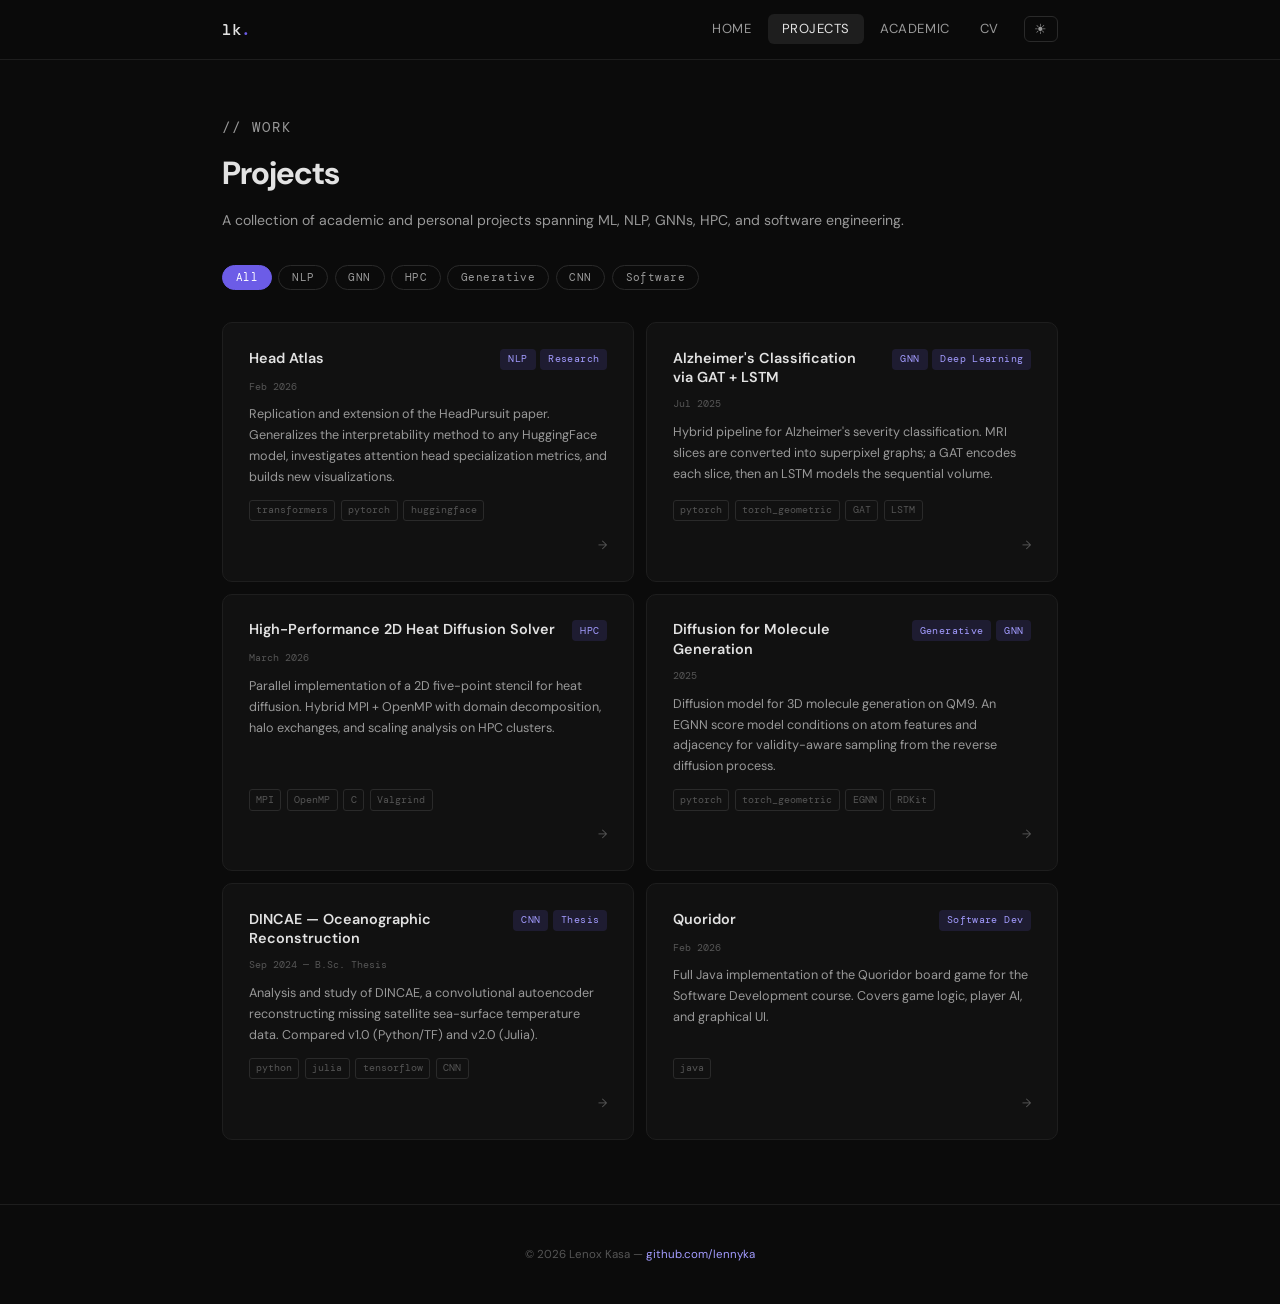
==== projects/index.html @ 7d7c9af0 "responsive" ====
<!DOCTYPE html>
<html lang="en" data-theme="dark">
<head>
  <meta charset="UTF-8" />
  <meta name="viewport" content="width=device-width, initial-scale=1" />
  <title>Projects — Lenox Kasa</title>
  <link rel="stylesheet" href="../style.css" />
</head>
<body>

<nav>
  <div class="nav-inner">
    <a href="../index.html" class="nav-logo">lk<span>.</span></a>
    <ul class="nav-links">
      <li><a href="../index.html">Home</a></li>
      <li><a href="index.html" class="active">Projects</a></li>
      <li><a href="../index.html#academic">Academic</a></li>
      <li><a href="../index.html#cv">CV</a></li>
      <li><button class="theme-btn" onclick="toggleTheme()">☀</button></li>
    </ul>
    <button class="nav-hamburger" id="hamburger" onclick="toggleMenu()" aria-label="Menu">
      <span></span><span></span><span></span>
    </button>
  </div>
</nav>

<div class="page">

  <div class="projects-header">
    <p class="section-eyebrow">// work</p>
    <h1>Projects</h1>
    <p>A collection of academic and personal projects spanning ML, NLP, GNNs, HPC, and software engineering.</p>
  </div>

  <div class="filter-bar">
    <button class="filter-btn active" onclick="filterProjects('all', this)">All</button>
    <button class="filter-btn" onclick="filterProjects('nlp', this)">NLP</button>
    <button class="filter-btn" onclick="filterProjects('gnn', this)">GNN</button>
    <button class="filter-btn" onclick="filterProjects('hpc', this)">HPC</button>
    <button class="filter-btn" onclick="filterProjects('generative', this)">Generative</button>
    <button class="filter-btn" onclick="filterProjects('cnn', this)">CNN</button>
    <button class="filter-btn" onclick="filterProjects('software', this)">Software</button>
  </div>

  <div class="projects-full-grid" id="projects-grid">

    <a href="head-atlas.html" class="project-card-standalone" data-tags="nlp research">
      <div class="card-header">
        <h4>Head Atlas</h4>
        <div class="tag-row"><span class="tag">NLP</span><span class="tag">Research</span></div>
      </div>
      <p class="card-date">Feb 2026</p>
      <p class="card-desc">Replication and extension of the HeadPursuit paper. Generalizes the interpretability method to any HuggingFace model, investigates attention head specialization metrics, and builds new visualizations.</p>
      <div class="chip-row">
        <span class="chip">transformers</span>
        <span class="chip">pytorch</span>
        <span class="chip">huggingface</span>
      </div>
      <span class="card-arrow">→</span>
    </a>

    <a href="alzheimer.html" class="project-card-standalone" data-tags="gnn deep-learning">
      <div class="card-header">
        <h4>Alzheimer's Classification via GAT + LSTM</h4>
        <div class="tag-row"><span class="tag">GNN</span><span class="tag">Deep Learning</span></div>
      </div>
      <p class="card-date">Jul 2025</p>
      <p class="card-desc">Hybrid pipeline for Alzheimer's severity classification. MRI slices are converted into superpixel graphs; a GAT encodes each slice, then an LSTM models the sequential volume.</p>
      <div class="chip-row">
        <span class="chip">pytorch</span>
        <span class="chip">torch_geometric</span>
        <span class="chip">GAT</span>
        <span class="chip">LSTM</span>
      </div>
      <span class="card-arrow">→</span>
    </a>

    <a href="hpc.html" class="project-card-standalone" data-tags="hpc">
      <div class="card-header">
        <h4>High-Performance 2D Heat Diffusion Solver</h4>
        <div class="tag-row"><span class="tag">HPC</span></div>
      </div>
      <p class="card-date">March 2026</p>
      <p class="card-desc">Parallel implementation of a 2D five-point stencil for heat diffusion. Hybrid MPI + OpenMP with domain decomposition, halo exchanges, and scaling analysis on HPC clusters.</p>
      <div class="chip-row">
        <span class="chip">MPI</span>
        <span class="chip">OpenMP</span>
        <span class="chip">C</span>
        <span class="chip">Valgrind</span>
      </div>
      <span class="card-arrow">→</span>
    </a>

    <a href="diffusion.html" class="project-card-standalone" data-tags="generative gnn">
      <div class="card-header">
        <h4>Diffusion for Molecule Generation</h4>
        <div class="tag-row"><span class="tag">Generative</span><span class="tag">GNN</span></div>
      </div>
      <p class="card-date">2025</p>
      <p class="card-desc">Diffusion model for 3D molecule generation on QM9. An EGNN score model conditions on atom features and adjacency for validity-aware sampling from the reverse diffusion process.</p>
      <div class="chip-row">
        <span class="chip">pytorch</span>
        <span class="chip">torch_geometric</span>
        <span class="chip">EGNN</span>
        <span class="chip">RDKit</span>
      </div>
      <span class="card-arrow">→</span>
    </a>

    <a href="dincae.html" class="project-card-standalone" data-tags="cnn">
      <div class="card-header">
        <h4>DINCAE — Oceanographic Reconstruction</h4>
        <div class="tag-row"><span class="tag">CNN</span><span class="tag">Thesis</span></div>
      </div>
      <p class="card-date">Sep 2024 — B.Sc. Thesis</p>
      <p class="card-desc">Analysis and study of DINCAE, a convolutional autoencoder reconstructing missing satellite sea-surface temperature data. Compared v1.0 (Python/TF) and v2.0 (Julia).</p>
      <div class="chip-row">
        <span class="chip">python</span>
        <span class="chip">julia</span>
        <span class="chip">tensorflow</span>
        <span class="chip">CNN</span>
      </div>
      <span class="card-arrow">→</span>
    </a>

    <a href="quoridor.html" class="project-card-standalone" data-tags="software">
      <div class="card-header">
        <h4>Quoridor</h4>
        <div class="tag-row"><span class="tag">Software Dev</span></div>
      </div>
      <p class="card-date">Feb 2026</p>
      <p class="card-desc">Full Java implementation of the Quoridor board game for the Software Development course. Covers game logic, player AI, and graphical UI.</p>
      <div class="chip-row">
        <span class="chip">java</span>
      </div>
      <span class="card-arrow">→</span>
    </a>

  </div>

</div>

<footer>
  <p>&copy; 2026 Lenox Kasa &mdash; <a href="https://github.com/lennyka">github.com/lennyka</a></p>
</footer>

<script>
  // Theme
  function toggleTheme() {
    const html = document.documentElement;
    const next = html.getAttribute('data-theme') === 'dark' ? 'light' : 'dark';
    html.setAttribute('data-theme', next);
    const icon = next === 'dark' ? '☀' : '☾';
    document.querySelectorAll('.theme-btn').forEach(b => b.textContent = icon);
    localStorage.setItem('theme', next);
  }
  // Hamburger
  function toggleMenu() {
    const links = document.querySelector('.nav-links');
    const btn = document.getElementById('hamburger');
    links.classList.toggle('open');
    btn.classList.toggle('open');
  }
  // Close menu when a link is clicked
  document.addEventListener('DOMContentLoaded', () => {
    document.querySelectorAll('.nav-links a').forEach(a => {
      a.addEventListener('click', () => {
        document.querySelector('.nav-links').classList.remove('open');
        document.getElementById('hamburger').classList.remove('open');
      });
    });
    // Restore theme
    const saved = localStorage.getItem('theme');
    if (saved) {
      document.documentElement.setAttribute('data-theme', saved);
      const icon = saved === 'dark' ? '☀' : '☾';
      document.querySelectorAll('.theme-btn').forEach(b => b.textContent = icon);
    }
  });
</script>
</body>
</html>
---- style.css ----
/* ============================================================
   LENOX KASA — style.css
   ============================================================ */

/* ---------- FONTS ---------- */
@import url('https://fonts.googleapis.com/css2?family=DM+Sans:wght@300;400;500;600;700&family=DM+Mono:wght@400;500&display=swap');

/* ---------- RESET ---------- */
*, *::before, *::after { box-sizing: border-box; margin: 0; padding: 0; }
html { scroll-behavior: smooth; }

/* ---------- THEME VARIABLES ---------- */
:root {
  --bg:       #0b0b0b;
  --bg2:      #111111;
  --bg3:      #181818;
  --border:   #1e1e1e;
  --border2:  #2a2a2a;
  --text:     #e2e2e2;
  --text2:    #999;
  --text3:    #555;
  --accent:   #6c5ce7;
  --accent2:  #a29bfe;
  --accent3:  #74b9ff;
  --sans: 'DM Sans', sans-serif;
  --mono: 'DM Mono', monospace;
  --radius: 10px;
  --nav-h: 60px;
}

[data-theme="light"] {
  --bg:       #f5f5f3;
  --bg2:      #ffffff;
  --bg3:      #eeeeec;
  --border:   #e0e0de;
  --border2:  #ccccca;
  --text:     #111111;
  --text2:    #555555;
  --text3:    #999999;
  --accent:   #5b4bd8;
  --accent2:  #7c6af5;
  --accent3:  #2d6fe8;
}

/* ---------- BASE ---------- */
body {
  background: var(--bg);
  color: var(--text);
  font-family: var(--sans);
  font-size: 15px;
  line-height: 1.7;
  transition: background 0.3s, color 0.3s;
}
a { color: inherit; text-decoration: none; }
code {
  font-family: var(--mono);
  font-size: 0.82em;
  color: var(--accent2);
  background: color-mix(in srgb, var(--accent) 12%, transparent);
  padding: 0.1em 0.4em;
  border-radius: 4px;
}

/* ---------- NAV ---------- */
nav {
  position: fixed; top: 0; left: 0; right: 0; z-index: 200;
  height: var(--nav-h);
  display: flex; align-items: center;
  background: color-mix(in srgb, var(--bg) 85%, transparent);
  backdrop-filter: blur(18px);
  border-bottom: 1px solid var(--border);
}
.nav-inner {
  max-width: 900px;
  margin: 0 auto;
  width: 100%;
  padding: 0 2rem;
  display: flex;
  align-items: center;
  justify-content: space-between;
}
.nav-logo {
  font-family: var(--mono);
  font-size: 1rem;
  font-weight: 500;
  color: var(--text);
  letter-spacing: -0.3px;
}
.nav-logo span { color: var(--accent); }
.nav-links {
  display: flex;
  align-items: center;
  gap: 0.2rem;
  list-style: none;
}
.nav-links a {
  color: var(--text2);
  font-size: 0.82rem;
  letter-spacing: 0.04em;
  text-transform: uppercase;
  padding: 0.4rem 0.85rem;
  border-radius: 6px;
  transition: color 0.2s, background 0.2s;
}
.nav-links a:hover, .nav-links a.active {
  color: var(--text);
  background: var(--border);
}

/* Theme toggle button */
.theme-btn {
  background: none;
  border: 1px solid var(--border2);
  border-radius: 6px;
  color: var(--text2);
  cursor: pointer;
  font-size: 0.9rem;
  padding: 0.3rem 0.6rem;
  margin-left: 0.5rem;
  transition: color 0.2s, border-color 0.2s, background 0.2s;
  line-height: 1;
}
.theme-btn:hover { color: var(--text); border-color: var(--border2); background: var(--border); }

/* Hamburger button — hidden on desktop */
.nav-hamburger {
  display: none;
  flex-direction: column;
  justify-content: center;
  gap: 5px;
  background: none;
  border: none;
  cursor: pointer;
  padding: 0.3rem;
  margin-left: 0.5rem;
  z-index: 210;
}
.nav-hamburger span {
  display: block;
  width: 22px;
  height: 2px;
  background: var(--text2);
  border-radius: 2px;
  transition: transform 0.25s, opacity 0.25s, background 0.2s;
  transform-origin: center;
}
.nav-hamburger:hover span { background: var(--text); }

/* Animated X state */
.nav-hamburger.open span:nth-child(1) { transform: translateY(7px) rotate(45deg); }
.nav-hamburger.open span:nth-child(2) { opacity: 0; transform: scaleX(0); }
.nav-hamburger.open span:nth-child(3) { transform: translateY(-7px) rotate(-45deg); }

/* ---------- PAGE WRAPPER ---------- */
.page {
  max-width: 900px;
  margin: 0 auto;
  padding: 0 2rem;
}

/* ---------- SECTIONS ---------- */
section {
  padding: 5rem 0 3rem;
}
section:first-of-type { padding-top: calc(var(--nav-h) + 5rem); }

.section-eyebrow {
  font-family: var(--mono);
  font-size: 0.68rem;
  color: var(--accent);
  letter-spacing: 0.14em;
  text-transform: uppercase;
  margin-bottom: 0.4rem;
}
h2.section-title {
  font-size: 1.45rem;
  font-weight: 600;
  letter-spacing: -0.4px;
  margin-bottom: 2rem;
}
.section-divider {
  border: none;
  border-top: 1px solid var(--border);
  margin: 0 0 2rem;
}

/* ---------- HERO ---------- */
.hero-tag {
  font-family: var(--mono);
  font-size: 0.7rem;
  color: var(--accent);
  letter-spacing: 0.14em;
  text-transform: uppercase;
  margin-bottom: 1.2rem;
}
.hero h1 {
  font-size: clamp(2.4rem, 5vw, 3.6rem);
  font-weight: 700;
  letter-spacing: -2px;
  line-height: 1.04;
  margin-bottom: 0.6rem;
}
.hero-sub {
  font-size: 1.05rem;
  color: var(--text2);
  font-weight: 300;
  margin-bottom: 1.4rem;
}
.hero-desc {
  color: var(--text2);
  max-width: 700px;
  font-size: 0.9rem;
  margin-bottom: 2rem;
  line-height: 1.75;
}
.cta-links { display: flex; gap: 0.7rem; flex-wrap: wrap; }
.btn {
  display: inline-flex; align-items: center; gap: 0.4rem;
  padding: 0.5rem 1.1rem;
  border-radius: 7px;
  font-family: var(--sans);
  font-size: 0.82rem;
  font-weight: 500;
  cursor: pointer;
  transition: all 0.2s;
  border: none;
}
.btn-primary { background: var(--accent); color: #fff; }
.btn-primary:hover { background: var(--accent2); transform: translateY(-1px); }
.btn-ghost { border: 1px solid var(--border2); color: var(--text2); background: none; }
.btn-ghost:hover { border-color: var(--accent); color: var(--text); background: color-mix(in srgb, var(--accent) 8%, transparent); }

/* ---------- PROJECT GRID (home featured) ---------- */
.project-grid {
  display: grid;
  grid-template-columns: repeat(auto-fill, minmax(380px, 1fr));
  gap: 1px;
  background: var(--border);
  border: 1px solid var(--border);
  border-radius: var(--radius);
  overflow: hidden;
}

/* ---------- PROJECT CARD ---------- */
.project-card {
  background: var(--bg2);
  padding: 1.6rem;
  display: flex;
  flex-direction: column;
  gap: 0.55rem;
  cursor: pointer;
  transition: background 0.2s, transform 0.2s;
  position: relative;
  text-decoration: none;
  color: inherit;
}
.project-card::after {
  content: '';
  position: absolute;
  inset: 0;
  border-radius: 0;
  box-shadow: inset 0 0 0 1px var(--accent);
  opacity: 0;
  transition: opacity 0.2s;
  pointer-events: none;
}
.project-card:hover { background: var(--bg3); transform: translateY(-2px); z-index: 1; }
.project-card:hover::after { opacity: 1; }

.card-header { display: flex; justify-content: space-between; align-items: flex-start; gap: 1rem; }
.card-header h4 { font-size: 0.9rem; font-weight: 600; line-height: 1.35; color: var(--text); }
.tag-row { display: flex; gap: 0.3rem; flex-wrap: wrap; flex-shrink: 0; }
.tag {
  font-family: var(--mono);
  font-size: 0.6rem;
  padding: 0.15rem 0.5rem;
  border-radius: 4px;
  background: color-mix(in srgb, var(--accent) 15%, transparent);
  color: var(--accent2);
  letter-spacing: 0.04em;
  white-space: nowrap;
}
.card-date { font-family: var(--mono); font-size: 0.62rem; color: var(--text3); }
.card-desc { font-size: 0.79rem; color: var(--text2); line-height: 1.65; flex: 1; }
.chip-row { display: flex; gap: 0.35rem; flex-wrap: wrap; margin-top: 0.2rem; }
.chip {
  font-family: var(--mono);
  font-size: 0.6rem;
  padding: 0.1rem 0.4rem;
  border-radius: 3px;
  border: 1px solid var(--border2);
  color: var(--text3);
}
.card-arrow {
  font-size: 0.75rem;
  color: var(--text3);
  transition: color 0.2s, transform 0.2s;
  align-self: flex-end;
  margin-top: 0.3rem;
}
.project-card:hover .card-arrow { color: var(--accent2); transform: translateX(3px); }

/* ---------- TIMELINE (academic) ---------- */
.timeline { display: flex; flex-direction: column; }
.timeline-item {
  display: grid;
  grid-template-columns: 120px 1fr;
  gap: 2rem;
  padding: 1.8rem 0;
  border-bottom: 1px solid var(--border);
}
.timeline-item:last-child { border-bottom: none; }
.timeline-year {
  font-family: var(--mono);
  font-size: 0.68rem;
  color: var(--text3);
  line-height: 1.6;
  padding-top: 0.2rem;
}
.timeline-content h3 { font-size: 0.95rem; font-weight: 600; margin-bottom: 0.15rem; }
.timeline-content .inst { font-size: 0.78rem; color: var(--accent2); margin-bottom: 0.6rem; }
.timeline-content p { font-size: 0.79rem; color: var(--text2); }
.course-chips { display: flex; flex-wrap: wrap; gap: 0.3rem; margin-top: 0.8rem; }

/* ---------- TRANSCRIPT ACCORDION ---------- */
.transcript-accordion {
  margin-top: 2rem;
  border: 1px solid var(--border);
  border-radius: var(--radius);
  overflow: hidden;
}
.transcript-accordion summary {
  padding: 0.9rem 1.2rem;
  font-size: 0.82rem;
  font-weight: 500;
  color: var(--text2);
  cursor: pointer;
  list-style: none;
  display: flex;
  align-items: center;
  gap: 0.5rem;
  background: var(--bg2);
  transition: background 0.2s, color 0.2s;
}
.transcript-accordion summary:hover { background: var(--bg3); color: var(--text); }
.transcript-accordion summary::before { content: '▶'; font-size: 0.6rem; transition: transform 0.2s; }
.transcript-accordion[open] summary::before { transform: rotate(90deg); }
.transcript-grid {
  display: grid;
  grid-template-columns: 1fr 1fr;
  gap: 0;
  background: var(--border);
}
.transcript-col {
  background: var(--bg2);
  padding: 1.4rem 1.4rem 1.6rem;
}
.transcript-col h4 {
  font-size: 0.72rem;
  font-weight: 600;
  letter-spacing: 0.08em;
  text-transform: uppercase;
  color: var(--text3);
  margin-bottom: 0.8rem;
}
.transcript-col ul { list-style: none; }
.transcript-col li {
  font-size: 0.78rem;
  color: var(--text2);
  padding: 0.45rem 0;
  border-bottom: 1px dashed var(--border);
}
.transcript-col li:last-child { border-bottom: none; }

/* ---------- CV BLOCK ---------- */
.cv-block {
  border: 1px solid var(--border);
  border-radius: var(--radius);
  padding: 1.8rem 2rem;
  display: flex;
  justify-content: space-between;
  align-items: center;
  gap: 1.5rem;
  flex-wrap: wrap;
  background: var(--bg2);
}
.cv-block p { font-size: 0.84rem; color: var(--text2); max-width: 420px; }

/* ---------- FOOTER ---------- */
footer {
  text-align: center;
  padding: 2.5rem 2rem;
  font-size: 0.72rem;
  color: var(--text3);
  border-top: 1px solid var(--border);
  margin-top: 3rem;
}
footer a { color: var(--accent2); transition: color 0.2s; }
footer a:hover { color: var(--accent); }

/* ---------- PROJECTS PAGE ---------- */
.projects-header { padding: calc(var(--nav-h) + 3.5rem) 0 2rem; }
.projects-header h1 { font-size: 2rem; font-weight: 700; letter-spacing: -1px; margin-bottom: 0.5rem; }
.projects-header p { font-size: 0.88rem; color: var(--text2); }

.filter-bar {
  display: flex;
  gap: 0.4rem;
  flex-wrap: wrap;
  margin-bottom: 2rem;
}
.filter-btn {
  font-family: var(--mono);
  font-size: 0.68rem;
  padding: 0.3rem 0.8rem;
  border-radius: 20px;
  border: 1px solid var(--border2);
  background: none;
  color: var(--text2);
  cursor: pointer;
  transition: all 0.2s;
  letter-spacing: 0.04em;
}
.filter-btn:hover, .filter-btn.active {
  background: var(--accent);
  color: #fff;
  border-color: var(--accent);
}

.projects-full-grid {
  display: grid;
  grid-template-columns: repeat(auto-fill, minmax(360px, 1fr));
  gap: 12px;
  margin-bottom: 4rem;
}
/* standalone card (not in border-grid) */
.project-card-standalone {
  background: var(--bg2);
  border: 1px solid var(--border);
  border-radius: var(--radius);
  padding: 1.6rem;
  display: flex;
  flex-direction: column;
  gap: 0.55rem;
  cursor: pointer;
  text-decoration: none;
  color: inherit;
  transition: background 0.2s, transform 0.2s, border-color 0.2s, box-shadow 0.2s;
}
.project-card-standalone:hover {
  background: var(--bg3);
  border-color: var(--accent);
  transform: translateY(-3px);
  box-shadow: 0 8px 32px color-mix(in srgb, var(--accent) 12%, transparent);
}
.project-card-standalone:hover .card-arrow { color: var(--accent2); transform: translateX(3px); }

/* ---------- PROJECT DETAIL PAGE ---------- */
.project-detail { padding: calc(var(--nav-h) + 3rem) 0 5rem; }
.project-detail .back-link {
  font-family: var(--mono);
  font-size: 0.72rem;
  color: var(--text3);
  display: inline-flex;
  align-items: center;
  gap: 0.4rem;
  margin-bottom: 2.5rem;
  transition: color 0.2s;
}
.project-detail .back-link:hover { color: var(--text); }
.project-detail h1 { font-size: clamp(1.6rem, 3.5vw, 2.4rem); font-weight: 700; letter-spacing: -1px; margin-bottom: 0.8rem; line-height: 1.2; }
.project-meta {
  display: flex;
  flex-wrap: wrap;
  gap: 0.8rem;
  align-items: center;
  margin-bottom: 2.5rem;
  padding-bottom: 2rem;
  border-bottom: 1px solid var(--border);
}
.project-meta .tag { font-size: 0.7rem; }
.project-meta .chip { font-size: 0.68rem; }
.meta-date { font-family: var(--mono); font-size: 0.68rem; color: var(--text3); }

.project-body { max-width: 680px; }
.project-body h2 {
  font-size: 1.05rem;
  font-weight: 600;
  margin: 2rem 0 0.8rem;
  color: var(--text);
}
.project-body h2:first-child { margin-top: 0; }
.project-body p {
  font-size: 0.875rem;
  color: var(--text2);
  line-height: 1.8;
  margin-bottom: 1rem;
}
.project-body ul {
  margin: 0.5rem 0 1rem 1.2rem;
}
.project-body ul li {
  font-size: 0.875rem;
  color: var(--text2);
  line-height: 1.75;
  margin-bottom: 0.3rem;
}
.project-body strong { color: var(--text); font-weight: 600; }

.project-sidebar {
  position: sticky;
  top: calc(var(--nav-h) + 2rem);
  align-self: flex-start;
  background: var(--bg2);
  border: 1px solid var(--border);
  border-radius: var(--radius);
  padding: 1.4rem;
}
.project-sidebar h3 {
  font-family: var(--mono);
  font-size: 0.65rem;
  text-transform: uppercase;
  letter-spacing: 0.1em;
  color: var(--text3);
  margin-bottom: 0.8rem;
}
.project-sidebar ul { list-style: none; }
.project-sidebar ul li {
  font-size: 0.78rem;
  color: var(--text2);
  padding: 0.3rem 0;
  border-bottom: 1px solid var(--border);
  display: flex;
  justify-content: space-between;
}
.project-sidebar ul li:last-child { border-bottom: none; }
.project-sidebar ul li span:first-child { color: var(--text3); }

.detail-layout {
  display: grid;
  grid-template-columns: 1fr 280px;
  gap: 3rem;
  align-items: start;
}

/* ---------- RESPONSIVE ---------- */
@media (max-width: 680px) {
  /* --- Layout --- */
  .timeline-item { grid-template-columns: 1fr; gap: 0.3rem; }
  .project-grid, .projects-full-grid { grid-template-columns: 1fr; }
  .transcript-grid { grid-template-columns: 1fr; }
  .detail-layout { grid-template-columns: 1fr; }
  .nav-inner { padding: 0 1rem; }
  .project-sidebar { position: static; }
  section { padding: 3.5rem 0 2rem; }
  section:first-of-type { padding-top: calc(var(--nav-h) + 3rem); }

  /* --- Responsive Nav --- */
  .nav-hamburger { display: flex; }

  /* Nav slides down from top when open */
  .nav-links {
    position: fixed;
    top: var(--nav-h);
    left: 0; right: 0;
    flex-direction: column;
    align-items: stretch;
    gap: 0;
    background: var(--bg2);
    border-bottom: 1px solid var(--border);
    padding: 0.5rem 1rem 1rem;
    /* hidden by default */
    transform: translateY(-110%);
    opacity: 0;
    pointer-events: none;
    transition: transform 0.28s cubic-bezier(0.4,0,0.2,1), opacity 0.28s;
    z-index: 190;
  }
  .nav-links.open {
    transform: translateY(0);
    opacity: 1;
    pointer-events: auto;
  }
  .nav-links li { width: 100%; }
  .nav-links a {
    display: block;
    padding: 0.7rem 0.6rem;
    font-size: 0.88rem;
    border-radius: 6px;
  }
  /* Theme button sits inside the mobile menu */
  .nav-links .theme-btn {
    width: 100%;
    text-align: left;
    margin: 0.3rem 0 0;
    padding: 0.7rem 0.6rem;
    border-radius: 6px;
    font-size: 0.88rem;
  }
}
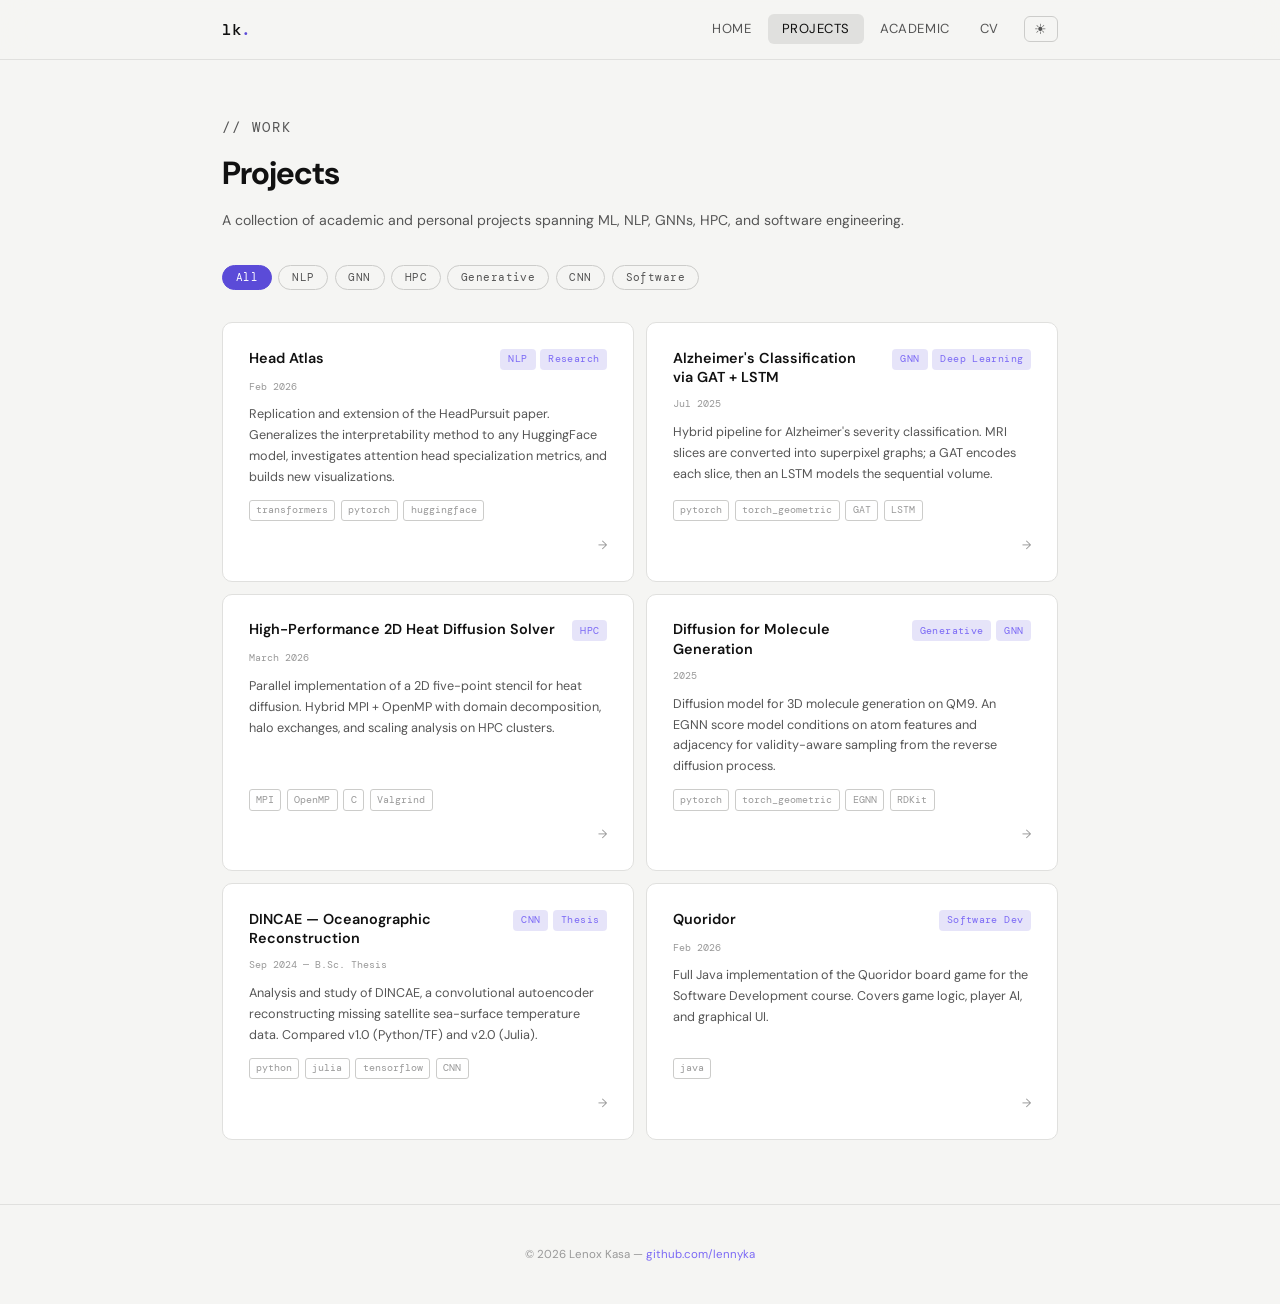
==== commit 89b1193a: "updated cv and get theme" ====
--- a/projects/index.html
+++ b/projects/index.html
@@ -145,13 +145,22 @@
 </footer>
 
 <script>
+  // Filter
+  function filterProjects(tag, btn) {
+    document.querySelectorAll('.filter-btn').forEach(b => b.classList.remove('active'));
+    btn.classList.add('active');
+    document.querySelectorAll('.project-card-standalone').forEach(card => {
+      const tags = card.getAttribute('data-tags') || '';
+      card.style.display = (tag === 'all' || tags.includes(tag)) ? '' : 'none';
+    });
+  }
   // Theme
   function toggleTheme() {
     const html = document.documentElement;
     const next = html.getAttribute('data-theme') === 'dark' ? 'light' : 'dark';
     html.setAttribute('data-theme', next);
     const icon = next === 'dark' ? '☀' : '☾';
-    document.querySelectorAll('.theme-btn').forEach(b => b.textContent = icon);
+    document.querySelectorAll('.theme-btn, .theme-fab').forEach(b => b.textContent = icon);
     localStorage.setItem('theme', next);
   }
   // Hamburger
@@ -171,12 +180,15 @@
     });
     // Restore theme
     const saved = localStorage.getItem('theme');
-    if (saved) {
-      document.documentElement.setAttribute('data-theme', saved);
-      const icon = saved === 'dark' ? '☀' : '☾';
-      document.querySelectorAll('.theme-btn').forEach(b => b.textContent = icon);
-    }
+    const theme = saved || (window.matchMedia('(prefers-color-scheme: dark)').matches ? 'dark' : 'light');
+    document.documentElement.setAttribute('data-theme', theme);
+    document.addEventListener('DOMContentLoaded', () => {
+      const icon = theme === 'dark' ? '☀' : '☾';
+      document.querySelectorAll('.theme-btn, .theme-fab').forEach(b => b.textContent = icon);
+    });
   });
 </script>
+
+<button class="theme-fab" id="theme-fab" onclick="toggleTheme()" aria-label="Toggle theme">☀</button>
 </body>
 </html>
--- a/style.css
+++ b/style.css
@@ -92,6 +92,15 @@
   align-items: center;
   gap: 0.2rem;
   list-style: none;
+  /* Explicit desktop resets so mobile overrides don't leak up */
+  position: static;
+  transform: none;
+  opacity: 1;
+  pointer-events: auto;
+  background: none;
+  border: none;
+  padding: 0;
+  flex-direction: row;
 }
 .nav-links a {
   color: var(--text2);
@@ -541,6 +550,11 @@
   grid-template-columns: 1fr 280px;
   gap: 3rem;
   align-items: start;
+}
+
+/* ---------- FLOATING THEME BUTTON (mobile only) ---------- */
+.theme-fab {
+  display: none; /* hidden on desktop */
 }
 
 /* ---------- RESPONSIVE ---------- */
@@ -597,4 +611,35 @@
     border-radius: 6px;
     font-size: 0.88rem;
   }
+
+  /* Hide the nav theme-btn on mobile — replaced by FAB */
+  .nav-links > li:last-child { display: none; }
+
+  /* Floating theme button */
+  .theme-fab {
+    display: flex;
+    align-items: center;
+    justify-content: center;
+    position: fixed;
+    bottom: 1.5rem;
+    right: 1.5rem;
+    z-index: 300;
+    width: 46px;
+    height: 46px;
+    border-radius: 50%;
+    background: var(--bg2);
+    border: 1px solid var(--border2);
+    color: var(--text2);
+    font-size: 1.1rem;
+    cursor: pointer;
+    box-shadow: 0 4px 20px rgba(0,0,0,0.35);
+    transition: background 0.2s, color 0.2s, transform 0.2s, box-shadow 0.2s;
+  }
+  .theme-fab:hover {
+    background: var(--bg3);
+    color: var(--text);
+    transform: scale(1.08);
+    box-shadow: 0 6px 28px rgba(0,0,0,0.45);
+  }
+  .theme-fab:active { transform: scale(0.95); }
 }
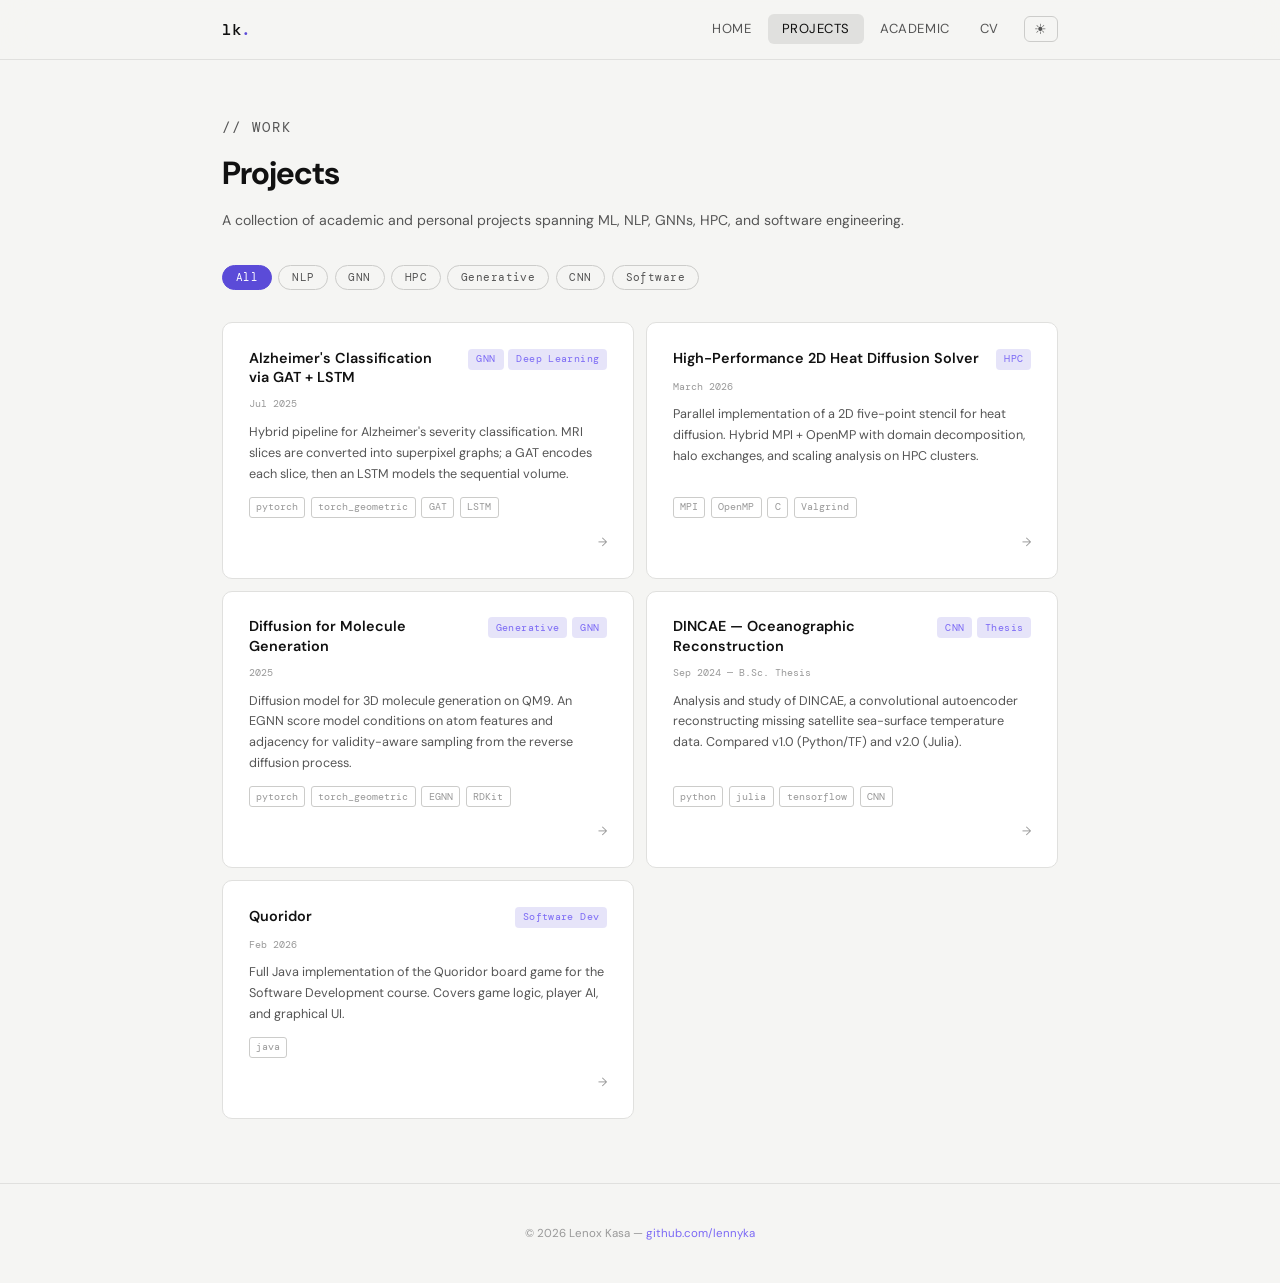
==== commit 655779a3: "changes" ====
--- a/projects/index.html
+++ b/projects/index.html
@@ -1,194 +1,213 @@
 <!DOCTYPE html>
-<html lang="en" data-theme="dark">
+<html lang="en">
+
 <head>
   <meta charset="UTF-8" />
   <meta name="viewport" content="width=device-width, initial-scale=1" />
   <title>Projects — Lenox Kasa</title>
+
+  <script>
+    (function () {
+      var saved = localStorage.getItem('theme');
+      var theme = saved || (window.matchMedia('(prefers-color-scheme: dark)').matches ? 'dark' : 'light');
+      document.documentElement.setAttribute('data-theme', theme);
+    })();
+  </script>
+
   <link rel="stylesheet" href="../style.css" />
 </head>
+
 <body>
 
-<nav>
-  <div class="nav-inner">
-    <a href="../index.html" class="nav-logo">lk<span>.</span></a>
-    <ul class="nav-links">
-      <li><a href="../index.html">Home</a></li>
-      <li><a href="index.html" class="active">Projects</a></li>
-      <li><a href="../index.html#academic">Academic</a></li>
-      <li><a href="../index.html#cv">CV</a></li>
-      <li><button class="theme-btn" onclick="toggleTheme()">☀</button></li>
-    </ul>
-    <button class="nav-hamburger" id="hamburger" onclick="toggleMenu()" aria-label="Menu">
-      <span></span><span></span><span></span>
-    </button>
+  <nav>
+    <div class="nav-inner">
+      <a href="../index.html" class="nav-logo">lk<span>.</span></a>
+      <ul class="nav-links">
+        <li><a href="../index.html">Home</a></li>
+        <li><a href="index.html" class="active">Projects</a></li>
+        <li><a href="../index.html#academic">Academic</a></li>
+        <li><a href="../index.html#cv">CV</a></li>
+        <li><button class="theme-btn" onclick="toggleTheme()">☀</button></li>
+      </ul>
+      <button class="nav-hamburger" id="hamburger" onclick="toggleMenu()" aria-label="Menu">
+        <span></span><span></span><span></span>
+      </button>
+    </div>
+  </nav>
+
+  <div class="page">
+
+    <div class="projects-header">
+      <p class="section-eyebrow">// work</p>
+      <h1>Projects</h1>
+      <p>A collection of academic and personal projects spanning ML, NLP, GNNs, HPC, and software engineering.</p>
+    </div>
+
+    <div class="filter-bar">
+      <button class="filter-btn active" onclick="filterProjects('all', this)">All</button>
+      <button class="filter-btn" onclick="filterProjects('nlp', this)">NLP</button>
+      <button class="filter-btn" onclick="filterProjects('gnn', this)">GNN</button>
+      <button class="filter-btn" onclick="filterProjects('hpc', this)">HPC</button>
+      <button class="filter-btn" onclick="filterProjects('generative', this)">Generative</button>
+      <button class="filter-btn" onclick="filterProjects('cnn', this)">CNN</button>
+      <button class="filter-btn" onclick="filterProjects('software', this)">Software</button>
+    </div>
+
+    <div class="projects-full-grid" id="projects-grid">
+
+      <!--       <a href="head_atlas/index.html" class="project-card-standalone" data-tags="nlp research">
+        <div class="card-header">
+          <h4>Head Atlas</h4>
+          <div class="tag-row"><span class="tag">NLP</span><span class="tag">Research</span></div>
+        </div>
+        <p class="card-date">Feb 2026</p>
+        <p class="card-desc">Replication and extension of the HeadPursuit paper. Generalizes the interpretability method
+          to any HuggingFace model, investigates attention head specialization metrics, and builds new visualizations.
+        </p>
+        <div class="chip-row">
+          <span class="chip">transformers</span>
+          <span class="chip">pytorch</span>
+          <span class="chip">huggingface</span>
+        </div>
+        <span class="card-arrow">→</span>
+      </a> -->
+
+      <a href="alzheimer.html" class="project-card-standalone" data-tags="gnn deep-learning">
+        <div class="card-header">
+          <h4>Alzheimer's Classification via GAT + LSTM</h4>
+          <div class="tag-row"><span class="tag">GNN</span><span class="tag">Deep Learning</span></div>
+        </div>
+        <p class="card-date">Jul 2025</p>
+        <p class="card-desc">Hybrid pipeline for Alzheimer's severity classification. MRI slices are converted into
+          superpixel graphs; a GAT encodes each slice, then an LSTM models the sequential volume.</p>
+        <div class="chip-row">
+          <span class="chip">pytorch</span>
+          <span class="chip">torch_geometric</span>
+          <span class="chip">GAT</span>
+          <span class="chip">LSTM</span>
+        </div>
+        <span class="card-arrow">→</span>
+      </a>
+
+      <a href="hpc.html" class="project-card-standalone" data-tags="hpc">
+        <div class="card-header">
+          <h4>High-Performance 2D Heat Diffusion Solver</h4>
+          <div class="tag-row"><span class="tag">HPC</span></div>
+        </div>
+        <p class="card-date">March 2026</p>
+        <p class="card-desc">Parallel implementation of a 2D five-point stencil for heat diffusion. Hybrid MPI + OpenMP
+          with domain decomposition, halo exchanges, and scaling analysis on HPC clusters.</p>
+        <div class="chip-row">
+          <span class="chip">MPI</span>
+          <span class="chip">OpenMP</span>
+          <span class="chip">C</span>
+          <span class="chip">Valgrind</span>
+        </div>
+        <span class="card-arrow">→</span>
+      </a>
+
+      <a href="diffusion.html" class="project-card-standalone" data-tags="generative gnn">
+        <div class="card-header">
+          <h4>Diffusion for Molecule Generation</h4>
+          <div class="tag-row"><span class="tag">Generative</span><span class="tag">GNN</span></div>
+        </div>
+        <p class="card-date">2025</p>
+        <p class="card-desc">Diffusion model for 3D molecule generation on QM9. An EGNN score model conditions on atom
+          features and adjacency for validity-aware sampling from the reverse diffusion process.</p>
+        <div class="chip-row">
+          <span class="chip">pytorch</span>
+          <span class="chip">torch_geometric</span>
+          <span class="chip">EGNN</span>
+          <span class="chip">RDKit</span>
+        </div>
+        <span class="card-arrow">→</span>
+      </a>
+
+      <a href="dincae.html" class="project-card-standalone" data-tags="cnn">
+        <div class="card-header">
+          <h4>DINCAE — Oceanographic Reconstruction</h4>
+          <div class="tag-row"><span class="tag">CNN</span><span class="tag">Thesis</span></div>
+        </div>
+        <p class="card-date">Sep 2024 — B.Sc. Thesis</p>
+        <p class="card-desc">Analysis and study of DINCAE, a convolutional autoencoder reconstructing missing satellite
+          sea-surface temperature data. Compared v1.0 (Python/TF) and v2.0 (Julia).</p>
+        <div class="chip-row">
+          <span class="chip">python</span>
+          <span class="chip">julia</span>
+          <span class="chip">tensorflow</span>
+          <span class="chip">CNN</span>
+        </div>
+        <span class="card-arrow">→</span>
+      </a>
+
+      <a href="quoridor.html" class="project-card-standalone" data-tags="software">
+        <div class="card-header">
+          <h4>Quoridor</h4>
+          <div class="tag-row"><span class="tag">Software Dev</span></div>
+        </div>
+        <p class="card-date">Feb 2026</p>
+        <p class="card-desc">Full Java implementation of the Quoridor board game for the Software Development course.
+          Covers game logic, player AI, and graphical UI.</p>
+        <div class="chip-row">
+          <span class="chip">java</span>
+        </div>
+        <span class="card-arrow">→</span>
+      </a>
+
+    </div>
+
   </div>
-</nav>
-
-<div class="page">
-
-  <div class="projects-header">
-    <p class="section-eyebrow">// work</p>
-    <h1>Projects</h1>
-    <p>A collection of academic and personal projects spanning ML, NLP, GNNs, HPC, and software engineering.</p>
-  </div>
-
-  <div class="filter-bar">
-    <button class="filter-btn active" onclick="filterProjects('all', this)">All</button>
-    <button class="filter-btn" onclick="filterProjects('nlp', this)">NLP</button>
-    <button class="filter-btn" onclick="filterProjects('gnn', this)">GNN</button>
-    <button class="filter-btn" onclick="filterProjects('hpc', this)">HPC</button>
-    <button class="filter-btn" onclick="filterProjects('generative', this)">Generative</button>
-    <button class="filter-btn" onclick="filterProjects('cnn', this)">CNN</button>
-    <button class="filter-btn" onclick="filterProjects('software', this)">Software</button>
-  </div>
-
-  <div class="projects-full-grid" id="projects-grid">
-
-    <a href="head-atlas.html" class="project-card-standalone" data-tags="nlp research">
-      <div class="card-header">
-        <h4>Head Atlas</h4>
-        <div class="tag-row"><span class="tag">NLP</span><span class="tag">Research</span></div>
-      </div>
-      <p class="card-date">Feb 2026</p>
-      <p class="card-desc">Replication and extension of the HeadPursuit paper. Generalizes the interpretability method to any HuggingFace model, investigates attention head specialization metrics, and builds new visualizations.</p>
-      <div class="chip-row">
-        <span class="chip">transformers</span>
-        <span class="chip">pytorch</span>
-        <span class="chip">huggingface</span>
-      </div>
-      <span class="card-arrow">→</span>
-    </a>
-
-    <a href="alzheimer.html" class="project-card-standalone" data-tags="gnn deep-learning">
-      <div class="card-header">
-        <h4>Alzheimer's Classification via GAT + LSTM</h4>
-        <div class="tag-row"><span class="tag">GNN</span><span class="tag">Deep Learning</span></div>
-      </div>
-      <p class="card-date">Jul 2025</p>
-      <p class="card-desc">Hybrid pipeline for Alzheimer's severity classification. MRI slices are converted into superpixel graphs; a GAT encodes each slice, then an LSTM models the sequential volume.</p>
-      <div class="chip-row">
-        <span class="chip">pytorch</span>
-        <span class="chip">torch_geometric</span>
-        <span class="chip">GAT</span>
-        <span class="chip">LSTM</span>
-      </div>
-      <span class="card-arrow">→</span>
-    </a>
-
-    <a href="hpc.html" class="project-card-standalone" data-tags="hpc">
-      <div class="card-header">
-        <h4>High-Performance 2D Heat Diffusion Solver</h4>
-        <div class="tag-row"><span class="tag">HPC</span></div>
-      </div>
-      <p class="card-date">March 2026</p>
-      <p class="card-desc">Parallel implementation of a 2D five-point stencil for heat diffusion. Hybrid MPI + OpenMP with domain decomposition, halo exchanges, and scaling analysis on HPC clusters.</p>
-      <div class="chip-row">
-        <span class="chip">MPI</span>
-        <span class="chip">OpenMP</span>
-        <span class="chip">C</span>
-        <span class="chip">Valgrind</span>
-      </div>
-      <span class="card-arrow">→</span>
-    </a>
-
-    <a href="diffusion.html" class="project-card-standalone" data-tags="generative gnn">
-      <div class="card-header">
-        <h4>Diffusion for Molecule Generation</h4>
-        <div class="tag-row"><span class="tag">Generative</span><span class="tag">GNN</span></div>
-      </div>
-      <p class="card-date">2025</p>
-      <p class="card-desc">Diffusion model for 3D molecule generation on QM9. An EGNN score model conditions on atom features and adjacency for validity-aware sampling from the reverse diffusion process.</p>
-      <div class="chip-row">
-        <span class="chip">pytorch</span>
-        <span class="chip">torch_geometric</span>
-        <span class="chip">EGNN</span>
-        <span class="chip">RDKit</span>
-      </div>
-      <span class="card-arrow">→</span>
-    </a>
-
-    <a href="dincae.html" class="project-card-standalone" data-tags="cnn">
-      <div class="card-header">
-        <h4>DINCAE — Oceanographic Reconstruction</h4>
-        <div class="tag-row"><span class="tag">CNN</span><span class="tag">Thesis</span></div>
-      </div>
-      <p class="card-date">Sep 2024 — B.Sc. Thesis</p>
-      <p class="card-desc">Analysis and study of DINCAE, a convolutional autoencoder reconstructing missing satellite sea-surface temperature data. Compared v1.0 (Python/TF) and v2.0 (Julia).</p>
-      <div class="chip-row">
-        <span class="chip">python</span>
-        <span class="chip">julia</span>
-        <span class="chip">tensorflow</span>
-        <span class="chip">CNN</span>
-      </div>
-      <span class="card-arrow">→</span>
-    </a>
-
-    <a href="quoridor.html" class="project-card-standalone" data-tags="software">
-      <div class="card-header">
-        <h4>Quoridor</h4>
-        <div class="tag-row"><span class="tag">Software Dev</span></div>
-      </div>
-      <p class="card-date">Feb 2026</p>
-      <p class="card-desc">Full Java implementation of the Quoridor board game for the Software Development course. Covers game logic, player AI, and graphical UI.</p>
-      <div class="chip-row">
-        <span class="chip">java</span>
-      </div>
-      <span class="card-arrow">→</span>
-    </a>
-
-  </div>
-
-</div>
-
-<footer>
-  <p>&copy; 2026 Lenox Kasa &mdash; <a href="https://github.com/lennyka">github.com/lennyka</a></p>
-</footer>
-
-<script>
-  // Filter
-  function filterProjects(tag, btn) {
-    document.querySelectorAll('.filter-btn').forEach(b => b.classList.remove('active'));
-    btn.classList.add('active');
-    document.querySelectorAll('.project-card-standalone').forEach(card => {
-      const tags = card.getAttribute('data-tags') || '';
-      card.style.display = (tag === 'all' || tags.includes(tag)) ? '' : 'none';
-    });
-  }
-  // Theme
-  function toggleTheme() {
-    const html = document.documentElement;
-    const next = html.getAttribute('data-theme') === 'dark' ? 'light' : 'dark';
-    html.setAttribute('data-theme', next);
-    const icon = next === 'dark' ? '☀' : '☾';
-    document.querySelectorAll('.theme-btn, .theme-fab').forEach(b => b.textContent = icon);
-    localStorage.setItem('theme', next);
-  }
-  // Hamburger
-  function toggleMenu() {
-    const links = document.querySelector('.nav-links');
-    const btn = document.getElementById('hamburger');
-    links.classList.toggle('open');
-    btn.classList.toggle('open');
-  }
-  // Close menu when a link is clicked
-  document.addEventListener('DOMContentLoaded', () => {
-    document.querySelectorAll('.nav-links a').forEach(a => {
-      a.addEventListener('click', () => {
-        document.querySelector('.nav-links').classList.remove('open');
-        document.getElementById('hamburger').classList.remove('open');
+
+  <footer>
+    <p>&copy; 2026 Lenox Kasa &mdash; <a href="https://github.com/lennyka">github.com/lennyka</a></p>
+  </footer>
+
+  <script>
+    // Filter
+    function filterProjects(tag, btn) {
+      document.querySelectorAll('.filter-btn').forEach(b => b.classList.remove('active'));
+      btn.classList.add('active');
+      document.querySelectorAll('.project-card-standalone').forEach(card => {
+        const tags = card.getAttribute('data-tags') || '';
+        card.style.display = (tag === 'all' || tags.includes(tag)) ? '' : 'none';
+      });
+    }
+    // Theme
+    function toggleTheme() {
+      const html = document.documentElement;
+      const next = html.getAttribute('data-theme') === 'dark' ? 'light' : 'dark';
+      html.setAttribute('data-theme', next);
+      const icon = next === 'dark' ? '☀' : '☾';
+      document.querySelectorAll('.theme-btn, .theme-fab').forEach(b => b.textContent = icon);
+      localStorage.setItem('theme', next);
+    }
+    // Hamburger
+    function toggleMenu() {
+      const links = document.querySelector('.nav-links');
+      const btn = document.getElementById('hamburger');
+      links.classList.toggle('open');
+      btn.classList.toggle('open');
+    }
+    // Close menu when a link is clicked
+    document.addEventListener('DOMContentLoaded', () => {
+      document.querySelectorAll('.nav-links a').forEach(a => {
+        a.addEventListener('click', () => {
+          document.querySelector('.nav-links').classList.remove('open');
+          document.getElementById('hamburger').classList.remove('open');
+        });
+      });
+      // Restore theme
+      const saved = localStorage.getItem('theme');
+      const theme = saved || (window.matchMedia('(prefers-color-scheme: dark)').matches ? 'dark' : 'light');
+      document.documentElement.setAttribute('data-theme', theme);
+      document.addEventListener('DOMContentLoaded', () => {
+        const icon = theme === 'dark' ? '☀' : '☾';
+        document.querySelectorAll('.theme-btn, .theme-fab').forEach(b => b.textContent = icon);
       });
     });
-    // Restore theme
-    const saved = localStorage.getItem('theme');
-    const theme = saved || (window.matchMedia('(prefers-color-scheme: dark)').matches ? 'dark' : 'light');
-    document.documentElement.setAttribute('data-theme', theme);
-    document.addEventListener('DOMContentLoaded', () => {
-      const icon = theme === 'dark' ? '☀' : '☾';
-      document.querySelectorAll('.theme-btn, .theme-fab').forEach(b => b.textContent = icon);
-    });
-  });
-</script>
-
-<button class="theme-fab" id="theme-fab" onclick="toggleTheme()" aria-label="Toggle theme">☀</button>
+  </script>
+
+  <button class="theme-fab" id="theme-fab" onclick="toggleTheme()" aria-label="Toggle theme">☀</button>
 </body>
+
 </html>
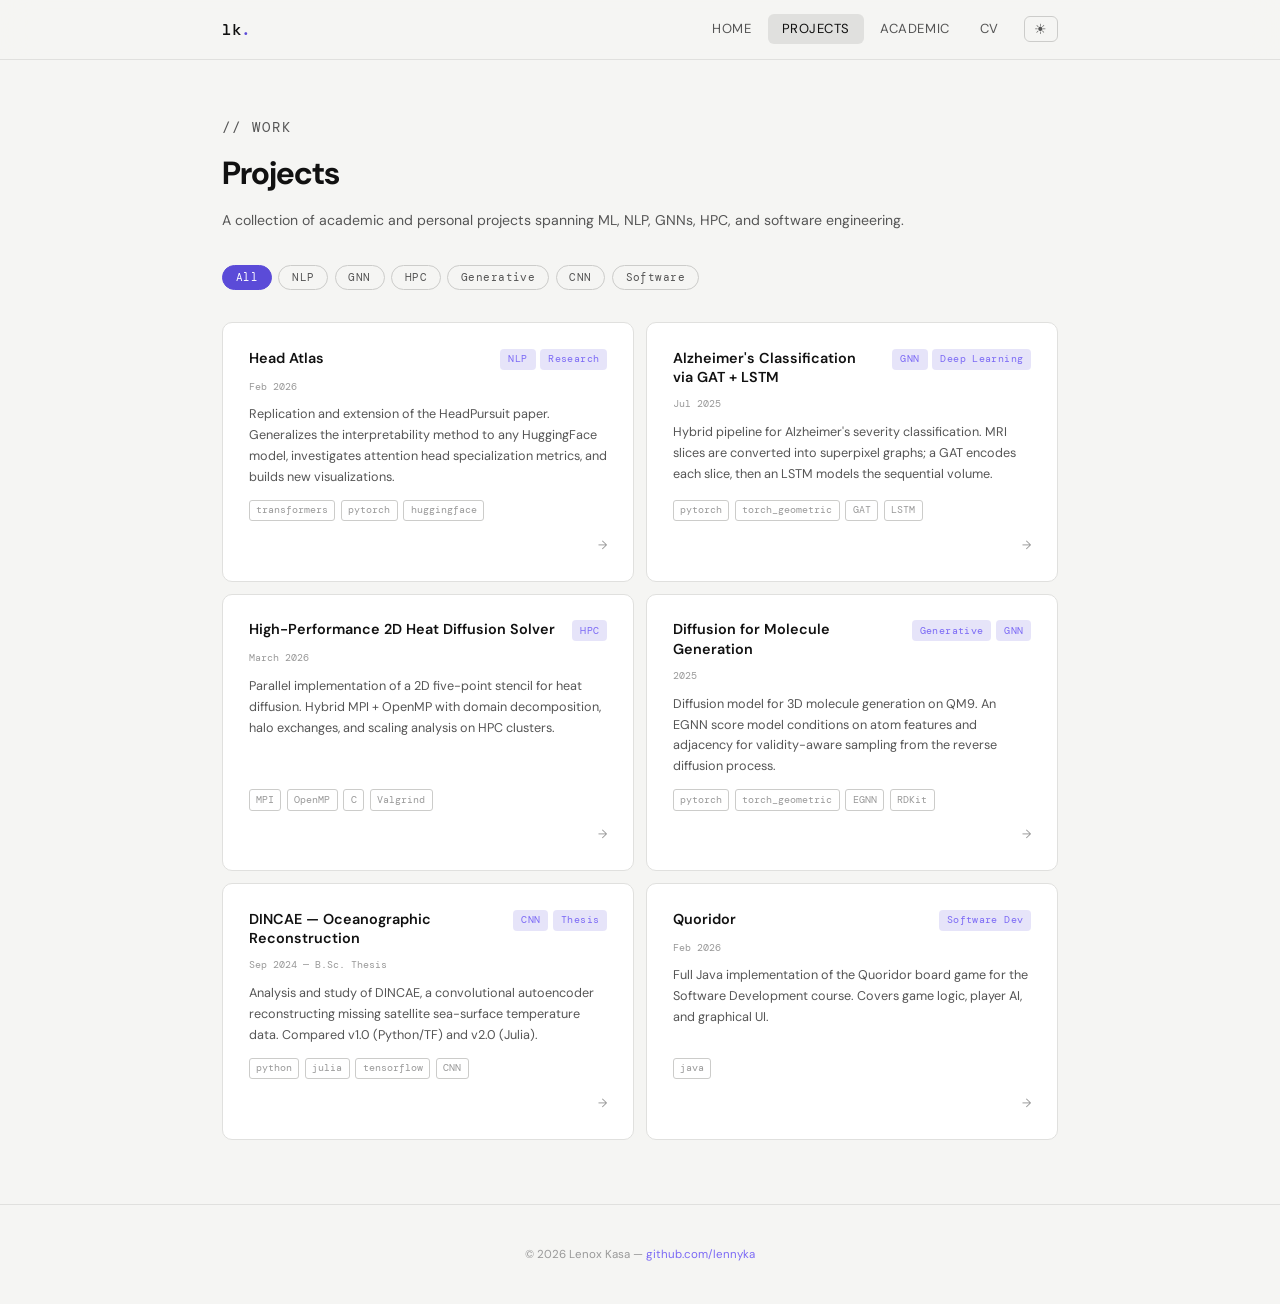
==== commit 84c4eb19: "changes" ====
--- a/projects/index.html
+++ b/projects/index.html
@@ -55,7 +55,7 @@
 
     <div class="projects-full-grid" id="projects-grid">
 
-      <!--       <a href="head_atlas/index.html" class="project-card-standalone" data-tags="nlp research">
+      <a href="head-atlas.html" class="project-card-standalone" data-tags="nlp research">
         <div class="card-header">
           <h4>Head Atlas</h4>
           <div class="tag-row"><span class="tag">NLP</span><span class="tag">Research</span></div>
@@ -70,7 +70,7 @@
           <span class="chip">huggingface</span>
         </div>
         <span class="card-arrow">→</span>
-      </a> -->
+      </a>
 
       <a href="alzheimer.html" class="project-card-standalone" data-tags="gnn deep-learning">
         <div class="card-header">
